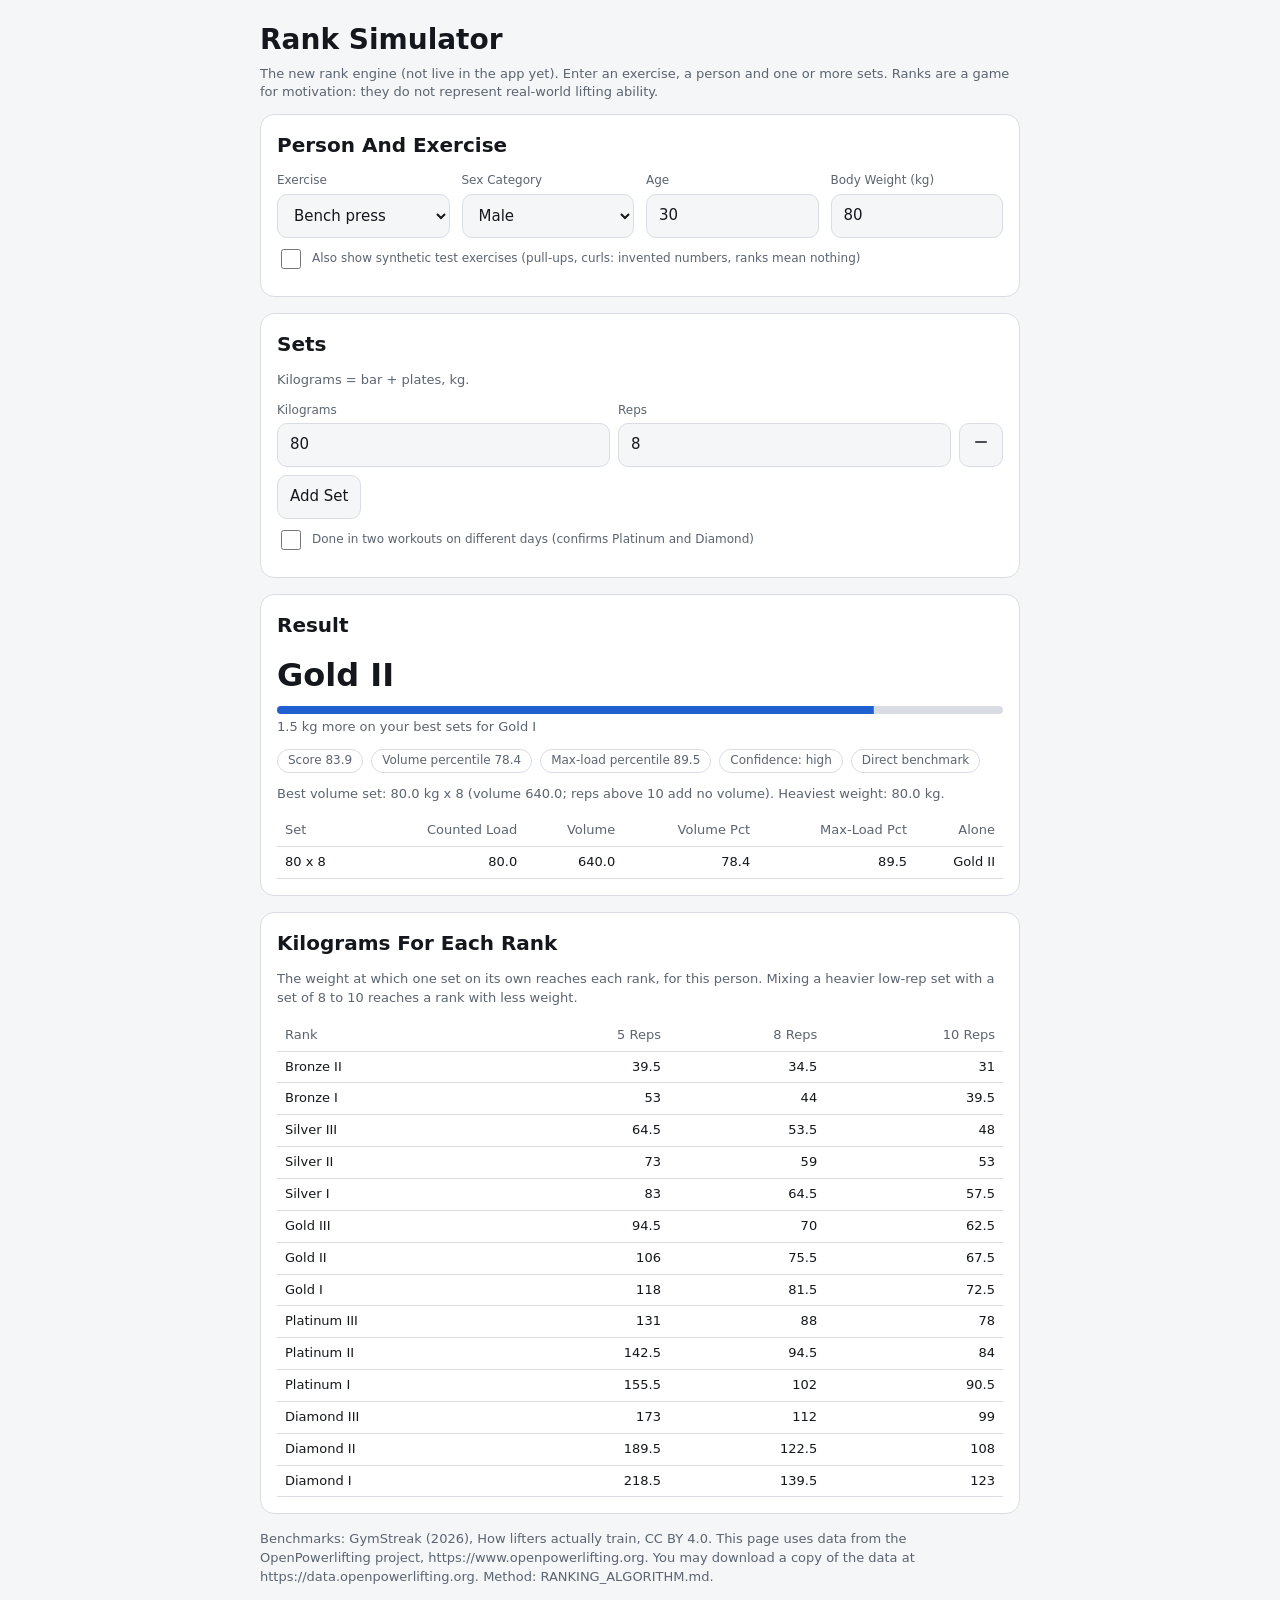
==== docs/rank-simulator.html @ ef1cda9b "ranking-1 D: rank engine (pure), phone simulator page, command-line simulator with the brief's test " ====
<!doctype html>
<html lang="en">
<head>
<meta charset="utf-8">
<meta name="viewport" content="width=device-width, initial-scale=1">
<title>Rank Simulator</title>
<style>
  :root { --bg: #f5f6f8; --card: #fff; --ink: #14171c; --mut: #5b6470; --line: #d9dde3; --acc: #1f5fd0; --warn: #9a5b00; --warnbg: #fff4dc; }
  @media (prefers-color-scheme: dark) { :root { --bg: #0f1216; --card: #191d23; --ink: #eef1f5; --mut: #a3acb8; --line: #2c333c; --acc: #7fb0ff; --warn: #ffcf7a; --warnbg: #3a2c10; } }
  * { box-sizing: border-box; }
  body { margin: 0; padding: 16px; background: var(--bg); color: var(--ink); font: 15px/1.45 Inter, system-ui, -apple-system, Segoe UI, Roboto, sans-serif; }
  main { max-width: 760px; margin: 0 auto; }
  h1 { font-size: 28px; margin: 4px 0 4px; } h2 { font-size: 20px; margin: 0 0 12px; }
  p { margin: 0 0 12px; } .mut { color: var(--mut); font-size: 13px; }
  section { background: var(--card); border: 1px solid var(--line); border-radius: 14px; padding: 16px; margin: 0 0 16px; }
  .grid { display: grid; grid-template-columns: repeat(auto-fit, minmax(140px, 1fr)); gap: 12px; }
  label { display: block; font-size: 12px; color: var(--mut); margin: 0 0 4px; }
  input, select, button { font: inherit; color: var(--ink); background: var(--bg); border: 1px solid var(--line); border-radius: 10px; padding: 10px 12px; width: 100%; min-height: 44px; }
  button { cursor: pointer; font-weight: 500; width: auto; } button.pri { background: var(--acc); color: var(--card); border-color: var(--acc); }
  .sets .row { display: grid; grid-template-columns: 1fr 1fr 44px; gap: 8px; margin: 0 0 8px; }
  .sets .row button { padding: 0; width: 44px; }
  .chk { display: flex; gap: 8px; align-items: center; margin: 8px 0; } .chk input { width: 20px; min-height: 20px; height: 20px; }
  .rank { font-size: 32px; font-weight: 700; margin: 0 0 4px; }
  .tags { display: flex; flex-wrap: wrap; gap: 8px; margin: 8px 0 12px; } .tag { border: 1px solid var(--line); border-radius: 999px; padding: 2px 10px; font-size: 12px; color: var(--mut); }
  .warn { background: var(--warnbg); color: var(--warn); border-radius: 10px; padding: 10px 12px; margin: 0 0 12px; font-size: 13px; }
  .tw { overflow-x: auto; } table { border-collapse: collapse; width: 100%; font-size: 13px; }
  th, td { text-align: right; padding: 6px 8px; border-bottom: 1px solid var(--line); white-space: nowrap; } th:first-child, td:first-child { text-align: left; }
  th { color: var(--mut); font-weight: 500; }
  .bar { height: 8px; background: var(--line); border-radius: 999px; overflow: hidden; margin: 8px 0 4px; } .bar i { display: block; height: 100%; background: var(--acc); transform-origin: left; }
</style>
</head>
<body>
<main>
  <h1>Rank Simulator</h1>
  <p class="mut">The new rank engine (not live in the app yet). Enter an exercise, a person and one or more sets. Ranks are a game for motivation: they do not represent real-world lifting ability.</p>

  <section>
    <h2>Person And Exercise</h2>
    <div class="grid">
      <div><label for="ex">Exercise</label><select id="ex"></select></div>
      <div><label for="sex">Sex Category</label><select id="sex"><option value="m">Male</option><option value="f">Female</option></select></div>
      <div><label for="age">Age</label><input id="age" type="number" inputmode="numeric" min="18" max="90" value="30"></div>
      <div><label for="bw">Body Weight (kg)</label><input id="bw" type="number" inputmode="decimal" min="35" max="250" step="0.1" value="80"></div>
    </div>
    <div class="chk"><input id="syn" type="checkbox"><label for="syn" style="margin:0">Also show synthetic test exercises (pull-ups, curls: invented numbers, ranks mean nothing)</label></div>
  </section>

  <section>
    <h2>Sets</h2>
    <p class="mut" id="unit"></p>
    <div class="sets" id="sets"></div>
    <button type="button" id="add">Add Set</button>
    <div class="chk"><input id="twice" type="checkbox"><label for="twice" style="margin:0">Done in two workouts on different days (confirms Platinum and Diamond)</label></div>
  </section>

  <section id="out" aria-live="polite"></section>
  <section><h2>Kilograms For Each Rank</h2><p class="mut" id="needNote"></p><div class="tw" id="need"></div></section>
  <p class="mut">Benchmarks: GymStreak (2026), How lifters actually train, CC BY 4.0. This page uses data from the OpenPowerlifting project, https://www.openpowerlifting.org. You may download a copy of the data at https://data.openpowerlifting.org. Method: RANKING_ALGORITHM.md.</p>
</main>
<script src="../js/data/rank-bench.js"></script>
<script src="../js/rank-engine.js"></script>
<script>
(() => {
  const $ = id => document.getElementById(id), esc = s => String(s).replace(/[&<>"]/g, c => ({ '&': '&amp;', '<': '&lt;', '>': '&gt;', '"': '&quot;' }[c]));
  const f1 = x => (Math.round(x * 10) / 10).toFixed(1), half = x => String(Math.ceil(x * 2 - 1e-9) / 2);
  let eng = RankEngine.create(RANK_BENCH), synDb = null, sets = [{ w: 80, reps: 8 }];
  const names = () => { const d = eng.db, o = {}; Object.values(d.exercises).forEach(e => { o[e.id] = e.name; });
    Object.entries(d.variants).forEach(([id, v]) => { o[id] = id.replace(/_/g, ' ').replace(/^./, c => c.toUpperCase()) + ' (estimate from ' + d.exercises[v.anchor].name + ')'; }); return o; };
  function fillEx(){ const cur = $('ex').value, n = names(); $('ex').innerHTML = Object.entries(n).map(([id, name]) => `<option value="${esc(id)}">${esc(name)}</option>`).join(''); if(n[cur]) $('ex').value = cur; }
  function drawSets(){ $('sets').innerHTML = sets.map((s, i) => `<div class="row"><div><label for="w${i}">Kilograms</label><input id="w${i}" data-i="${i}" data-k="w" type="number" inputmode="decimal" step="0.5" value="${s.w}"></div>
    <div><label for="r${i}">Reps</label><input id="r${i}" data-i="${i}" data-k="reps" type="number" inputmode="numeric" min="1" max="50" value="${s.reps}"></div>
    <div><label>&nbsp;</label><button type="button" data-del="${i}" aria-label="Remove set ${i + 1}"><svg width="18" height="18" viewBox="0 0 24 24" fill="none" stroke="currentColor" stroke-width="2" stroke-linecap="round" aria-hidden="true"><path d="M5 12h14"/></svg></button></div></div>`).join(''); }
  function run(){ const ex = $('ex').value, body = { sex: $('sex').value, age: +$('age').value || undefined, bw: +$('bw').value };
    const d = eng.db, v = d.variants[ex], base = d.exercises[v ? v.anchor : ex], lt = (v && v.loadType) || base.loadType;
    $('unit').textContent = lt === 'bodyweight' ? 'Kilograms = weight added to your body (0 for body weight only).' : lt === 'assisted' ? 'Kilograms = assistance from the machine (taken off your body weight).' : 'Kilograms = ' + base.unit + '.';
    if(!(body.bw > 30)){ $('out').innerHTML = '<h2>Result</h2><p>Enter a body weight.</p>'; return; }
    const ok = sets.filter(s => +s.w === +s.w && +s.reps >= 1), ses = [{ day: 0, bw: body.bw, sets: ok }]; if($('twice').checked) ses.push({ day: 7, bw: body.bw, sets: ok });
    const r = eng.evaluate(ex, body, ses, ses.length > 1 ? 7 : 0), syn = d.synthetic && !RANK_BENCH.exercises[v ? v.anchor : ex];
    let h = '<h2>Result</h2>';
    if(syn) h += '<div class="warn">Synthetic test benchmark: invented numbers, not data. This rank means nothing.</div>';
    if(!r.ranked) h += `<p class="rank">No Rank</p><p>${esc(r.none ? 'Enter at least one set with a weight and reps.' : 'Reason: ' + r.reason + '.')}</p>`;
    else { h += `<p class="rank">${esc(r.name)}</p>`;
      h += `<div class="bar"><i style="transform:scaleX(${r.frac.toFixed(3)})"></i></div><p class="mut">${r.next ? (r.pending || r.capped ? 'Next: ' + esc(r.next.name) : esc(half(Math.max(0.5, r.next.kg))) + ' kg more on your best sets for ' + esc(r.next.name)) : 'Top rank'}</p>`;
      h += '<div class="tags">' + [`Score ${f1(r.score)}`, `Volume percentile ${f1(r.pctVolume)}`, `Max-load percentile ${f1(r.pctLoad)}`, `Confidence: ${r.confidence}`, r.estimate ? 'Estimate, based on ' + d.exercises[r.estimate].name : 'Direct benchmark'].map(x => `<span class="tag">${esc(x)}</span>`).join('') + '</div>';
      if(r.pending) h += `<div class="warn">${esc(r.pending.name)} pending: reach the same level in a second workout on another day (within 8 weeks) to confirm it.</div>`;
      h += `<p class="mut">Best volume set: ${esc(f1(r.bestVolume.w))} kg x ${r.bestVolume.reps} (volume ${esc(f1(r.bestVolume.volume))}; reps above ${eng.model(ex, body.sex).m.repCap} add no volume). Heaviest weight: ${esc(f1(r.bestLoad.w))} kg.</p>`; }
    if(r.checks && r.checks.length) h += `<div class="warn">Check this set: ${r.checks.map(c => esc(c.w + ' kg x ' + c.reps)).join(', ')} is far above what the benchmark data says anyone lifts, so it is ignored until confirmed.</div>`;
    if(r.ranked || r.none){ h += '<div class="tw"><table><tr><th>Set</th><th>Counted Load</th><th>Volume</th><th>Volume Pct</th><th>Max-Load Pct</th><th>Alone</th></tr>' + ok.map(s => { const o = eng.scoreSet(ex, body, s);
        return o.ranked ? `<tr><td>${esc(s.w)} x ${esc(s.reps)}</td><td>${f1(o.load)}</td><td>${f1(o.volume)}</td><td>${f1(o.pctVolume)}</td><td>${f1(o.pctLoad)}</td><td>${esc(o.name)}${o.check ? ' (check)' : ''}</td></tr>` : ''; }).join('') + '</table></div>'; }
    $('out').innerHTML = h;
    const reps = [5, 8, 10], mo = eng.model(ex, body.sex);
    $('needNote').textContent = mo.none ? '' : 'The weight at which one set on its own reaches each rank, for this person. Mixing a heavier low-rep set with a set of 8 to 10 reaches a rank with less weight.';
    $('need').innerHTML = mo.none ? '<p>No benchmark for this exercise and sex.</p>' : '<table><tr><th>Rank</th>' + reps.map(n => `<th>${n} Reps</th>`).join('') + '</tr>' + d.ranks.slice(1).map(l => `<tr><td>${esc(l.name)}</td>${reps.map(n => { const w = eng.need(ex, body, l.n, n); return `<td>${w == null ? 'n/a' : esc(half(w))}</td>`; }).join('')}</tr>`).join('') + '</table>'; }
  $('sets').addEventListener('input', e => { const i = e.target.dataset.i; if(i == null) return; sets[+i][e.target.dataset.k] = e.target.value === '' ? NaN : +e.target.value; run(); });
  $('sets').addEventListener('click', e => { const b = e.target.closest('[data-del]'); if(!b) return; sets.splice(+b.dataset.del, 1); if(!sets.length) sets.push({ w: 0, reps: 1 }); drawSets(); run(); });
  $('add').addEventListener('click', () => { const l = sets[sets.length - 1]; sets.push({ w: l.w, reps: l.reps }); drawSets(); run(); });
  ['ex', 'sex', 'age', 'bw', 'twice'].forEach(id => $(id).addEventListener('input', run));
  $('syn').addEventListener('change', async () => { if($('syn').checked && !synDb){ try { synDb = await (await fetch('../data/rank/synthetic-test.json')).json(); } catch(e){ $('syn').checked = false; $('unit').textContent = 'The synthetic test file could not be loaded.'; return; } }
    const d = JSON.parse(JSON.stringify(RANK_BENCH)); if($('syn').checked){ Object.assign(d.exercises, synDb.exercises); Object.assign(d.variants, synDb.variants); d.synthetic = true; }
    eng = RankEngine.create(d); fillEx(); run(); });
  fillEx(); drawSets(); run();
})();
</script>
</body>
</html>
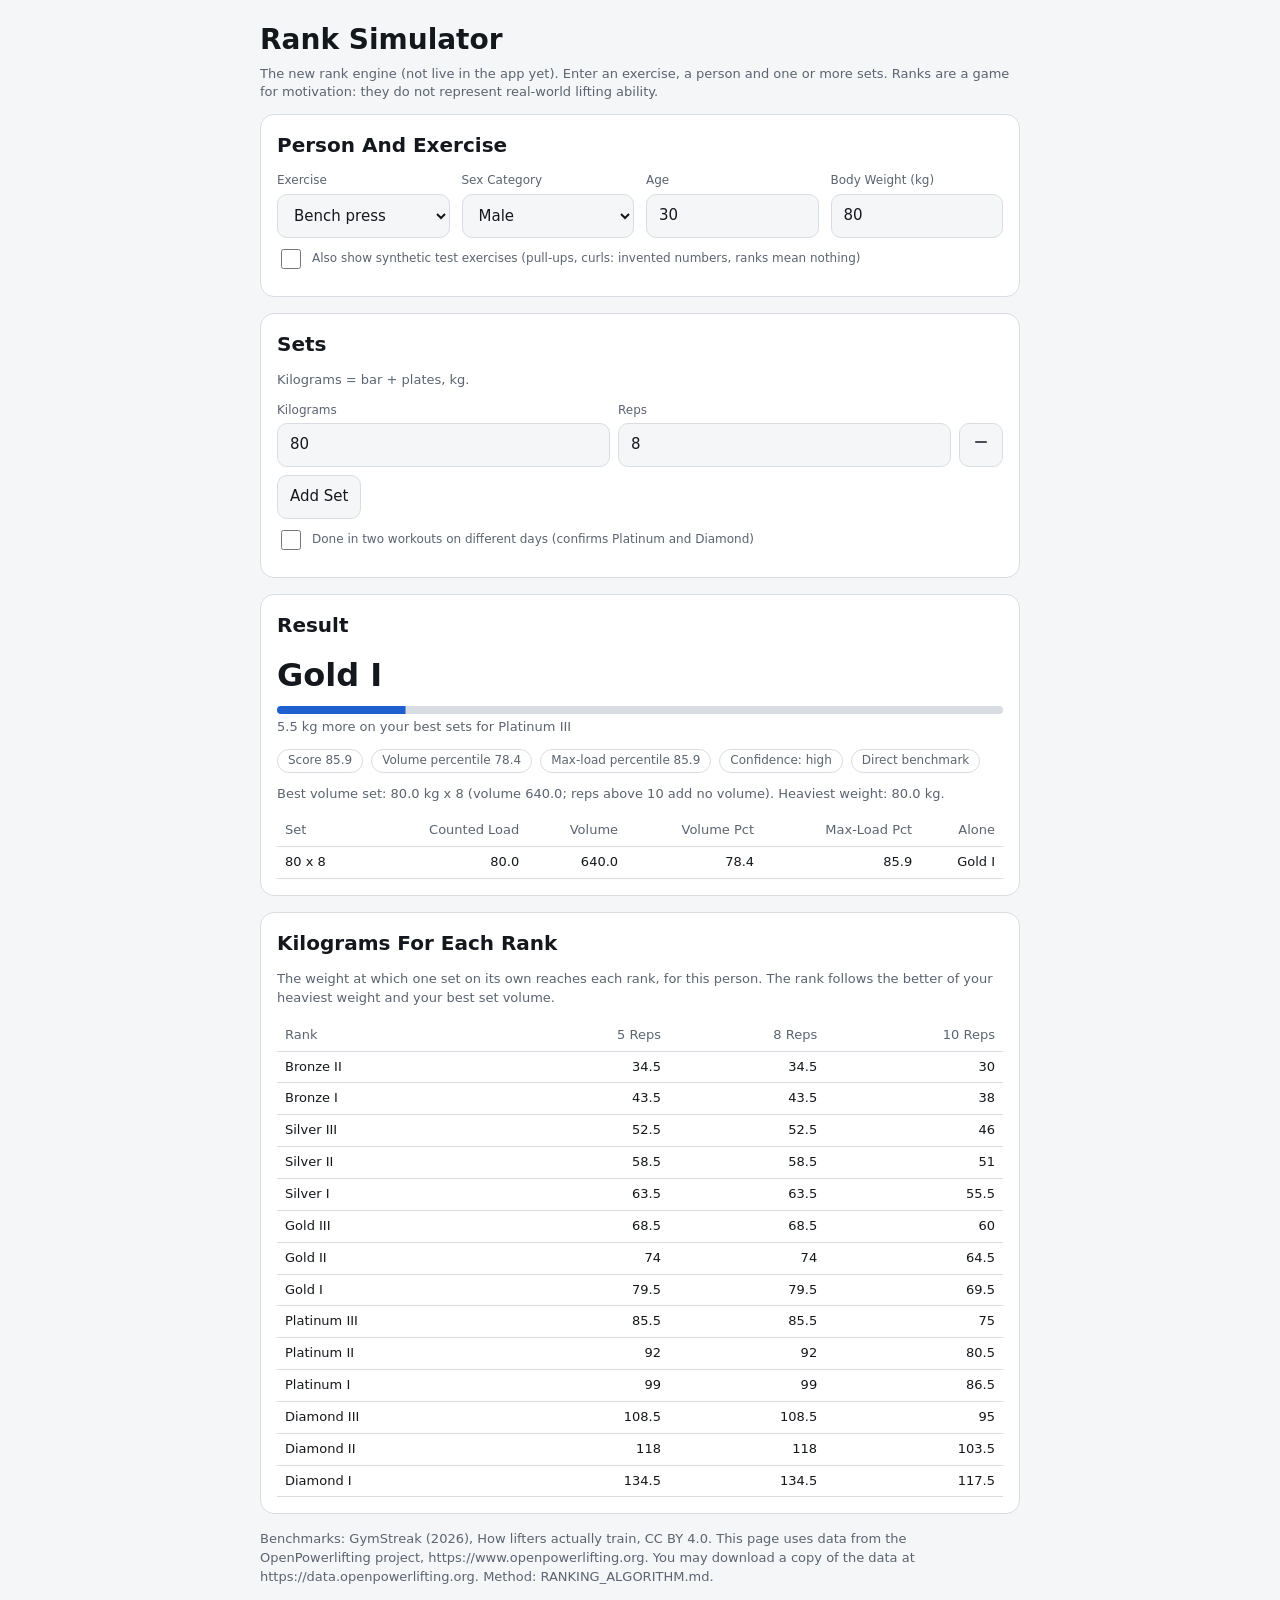
==== commit 39c3fdd2: "ranking-1: the rank follows the better of the two measurements, so high-intensity low-volume lifters" ====
--- a/docs/rank-simulator.html
+++ b/docs/rank-simulator.html
@@ -89,7 +89,7 @@
         return o.ranked ? `<tr><td>${esc(s.w)} x ${esc(s.reps)}</td><td>${f1(o.load)}</td><td>${f1(o.volume)}</td><td>${f1(o.pctVolume)}</td><td>${f1(o.pctLoad)}</td><td>${esc(o.name)}${o.check ? ' (check)' : ''}</td></tr>` : ''; }).join('') + '</table></div>'; }
     $('out').innerHTML = h;
     const reps = [5, 8, 10], mo = eng.model(ex, body.sex);
-    $('needNote').textContent = mo.none ? '' : 'The weight at which one set on its own reaches each rank, for this person. Mixing a heavier low-rep set with a set of 8 to 10 reaches a rank with less weight.';
+    $('needNote').textContent = mo.none ? '' : 'The weight at which one set on its own reaches each rank, for this person. The rank follows the better of your heaviest weight and your best set volume.';
     $('need').innerHTML = mo.none ? '<p>No benchmark for this exercise and sex.</p>' : '<table><tr><th>Rank</th>' + reps.map(n => `<th>${n} Reps</th>`).join('') + '</tr>' + d.ranks.slice(1).map(l => `<tr><td>${esc(l.name)}</td>${reps.map(n => { const w = eng.need(ex, body, l.n, n); return `<td>${w == null ? 'n/a' : esc(half(w))}</td>`; }).join('')}</tr>`).join('') + '</table>'; }
   $('sets').addEventListener('input', e => { const i = e.target.dataset.i; if(i == null) return; sets[+i][e.target.dataset.k] = e.target.value === '' ? NaN : +e.target.value; run(); });
   $('sets').addEventListener('click', e => { const b = e.target.closest('[data-del]'); if(!b) return; sets.splice(+b.dataset.del, 1); if(!sets.length) sets.push({ w: 0, reps: 1 }); drawSets(); run(); });
